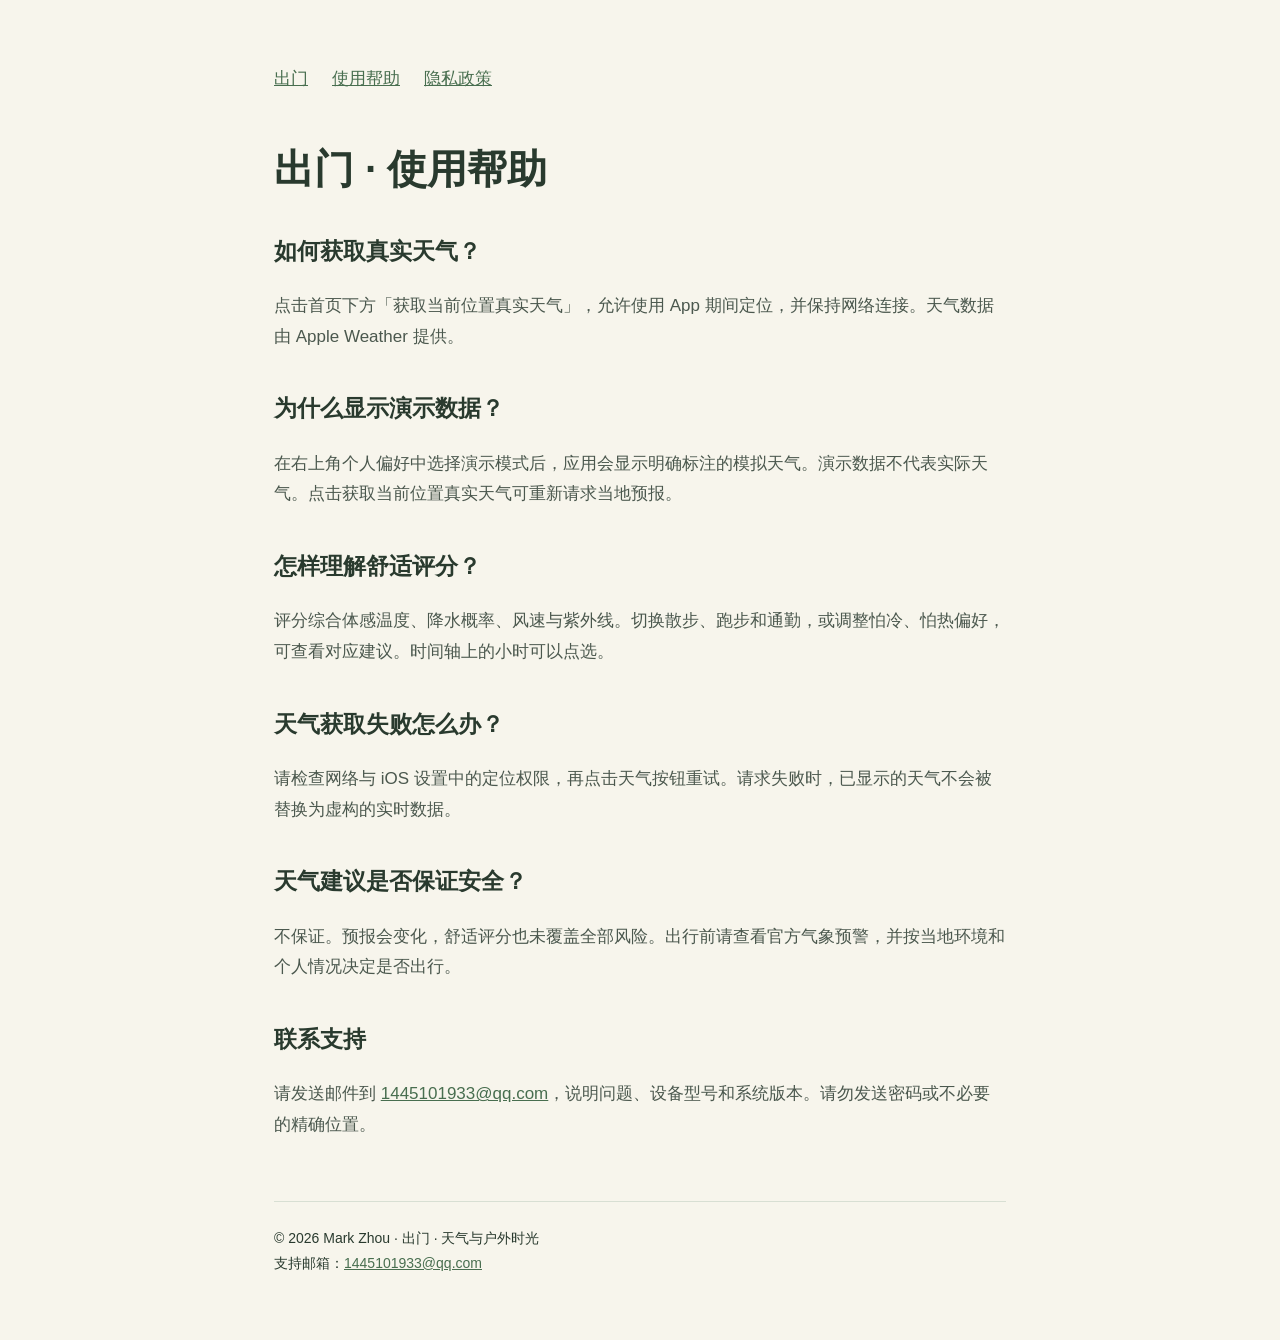
==== support.html @ 4f86455c "Publish Chumen support and privacy pages" ====
<!doctype html><html lang="zh-Hans"><meta charset="utf-8"><meta name="viewport" content="width=device-width,initial-scale=1"><title>使用帮助 · 出门</title><link rel="stylesheet" href="style.css"><main><nav><a href="./">出门</a><a href="support.html">使用帮助</a><a href="privacy.html">隐私政策</a></nav><h1>出门 · 使用帮助</h1><h2>如何获取真实天气？</h2><p>点击首页下方「获取当前位置真实天气」，允许使用 App 期间定位，并保持网络连接。天气数据由 Apple Weather 提供。</p><h2>为什么显示演示数据？</h2><p>在右上角个人偏好中选择演示模式后，应用会显示明确标注的模拟天气。演示数据不代表实际天气。点击获取当前位置真实天气可重新请求当地预报。</p><h2>怎样理解舒适评分？</h2><p>评分综合体感温度、降水概率、风速与紫外线。切换散步、跑步和通勤，或调整怕冷、怕热偏好，可查看对应建议。时间轴上的小时可以点选。</p><h2>天气获取失败怎么办？</h2><p>请检查网络与 iOS 设置中的定位权限，再点击天气按钮重试。请求失败时，已显示的天气不会被替换为虚构的实时数据。</p><h2>天气建议是否保证安全？</h2><p>不保证。预报会变化，舒适评分也未覆盖全部风险。出行前请查看官方气象预警，并按当地环境和个人情况决定是否出行。</p><h2>联系支持</h2><p>请发送邮件到 <a href="mailto:1445101933@qq.com">1445101933@qq.com</a>，说明问题、设备型号和系统版本。请勿发送密码或不必要的精确位置。</p><footer>© 2026 Mark Zhou · 出门 · 天气与户外时光<br>支持邮箱：<a href="mailto:1445101933@qq.com">1445101933@qq.com</a></footer></main></html>
---- style.css ----
:root{color-scheme:light}*{box-sizing:border-box}body{margin:0;background:#f7f5ec;color:#293a2e;font:17px/1.8 -apple-system,BlinkMacSystemFont,"PingFang SC",sans-serif}main{max-width:780px;padding:64px 24px;margin:auto}nav{display:flex;gap:24px;margin-bottom:48px}a{color:#486e4f}h1{font-size:40px;line-height:1.3}h2{margin-top:36px;font-size:23px}p,li{color:#4b584e}.label{letter-spacing:.12em;font-size:14px}footer{margin-top:60px;border-top:1px solid #d8dfd3;padding-top:24px;font-size:14px}
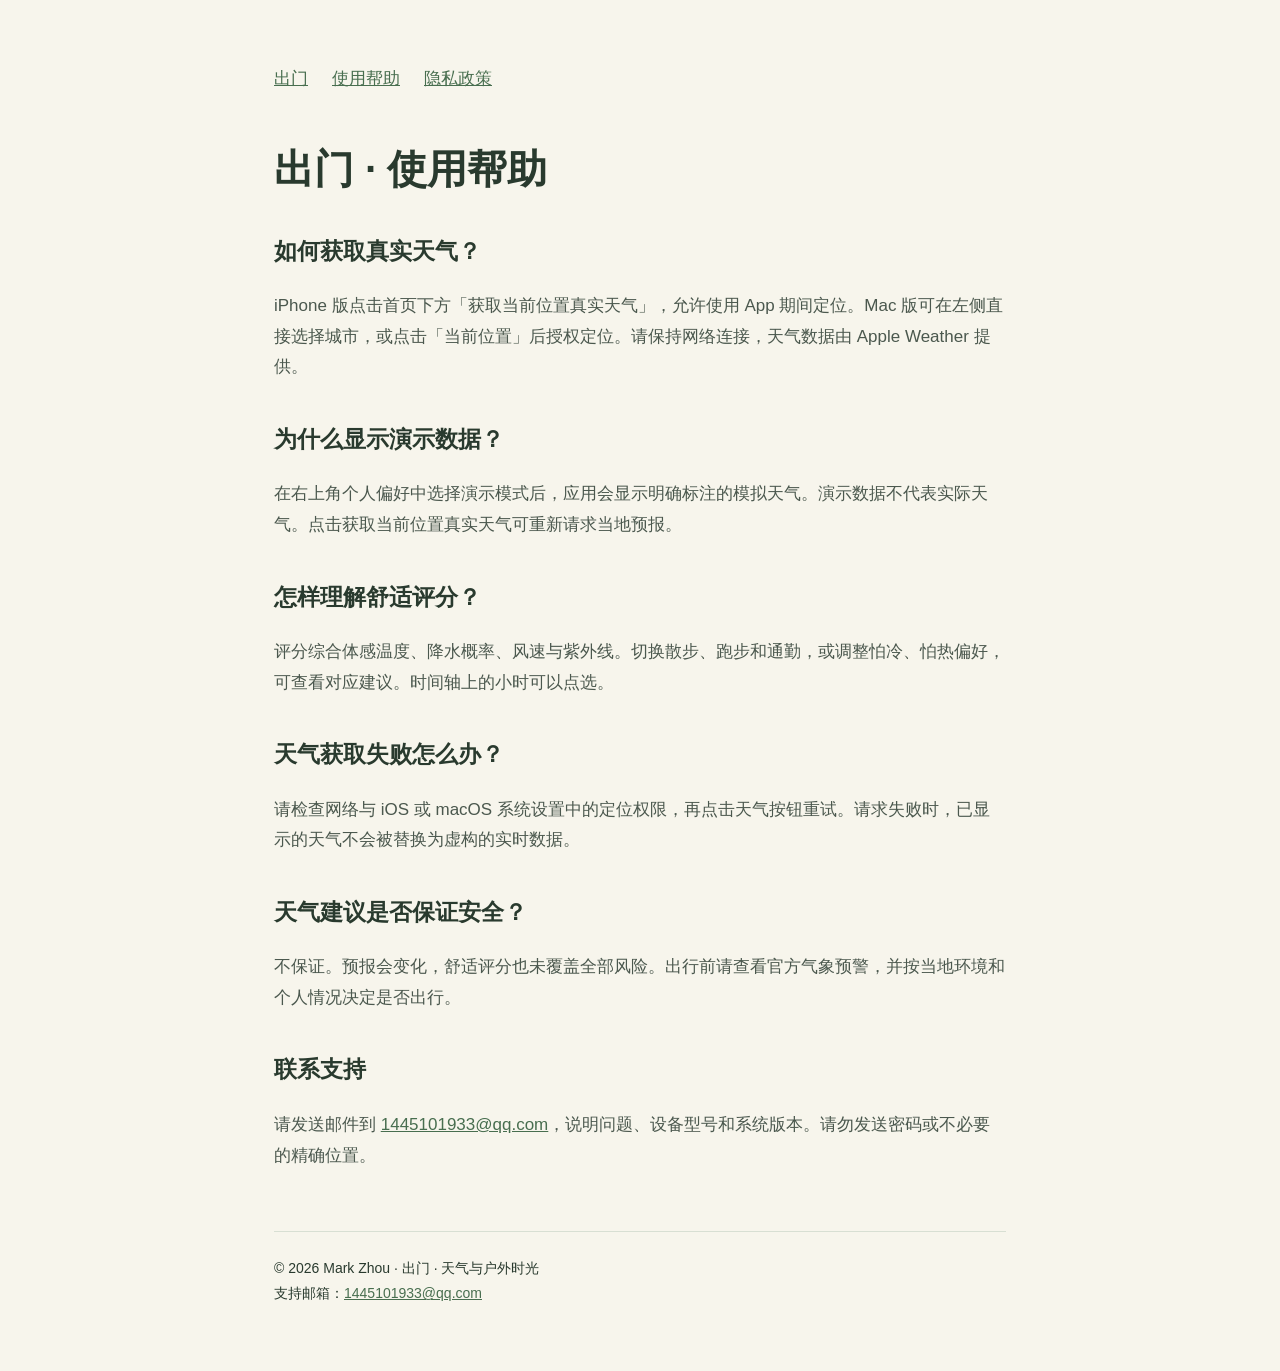
==== commit 6fda23a8: "Extend support and privacy documentation to native macOS app" ====
--- a/support.html
+++ b/support.html
@@ -1 +1 @@
-<!doctype html><html lang="zh-Hans"><meta charset="utf-8"><meta name="viewport" content="width=device-width,initial-scale=1"><title>使用帮助 · 出门</title><link rel="stylesheet" href="style.css"><main><nav><a href="./">出门</a><a href="support.html">使用帮助</a><a href="privacy.html">隐私政策</a></nav><h1>出门 · 使用帮助</h1><h2>如何获取真实天气？</h2><p>点击首页下方「获取当前位置真实天气」，允许使用 App 期间定位，并保持网络连接。天气数据由 Apple Weather 提供。</p><h2>为什么显示演示数据？</h2><p>在右上角个人偏好中选择演示模式后，应用会显示明确标注的模拟天气。演示数据不代表实际天气。点击获取当前位置真实天气可重新请求当地预报。</p><h2>怎样理解舒适评分？</h2><p>评分综合体感温度、降水概率、风速与紫外线。切换散步、跑步和通勤，或调整怕冷、怕热偏好，可查看对应建议。时间轴上的小时可以点选。</p><h2>天气获取失败怎么办？</h2><p>请检查网络与 iOS 设置中的定位权限，再点击天气按钮重试。请求失败时，已显示的天气不会被替换为虚构的实时数据。</p><h2>天气建议是否保证安全？</h2><p>不保证。预报会变化，舒适评分也未覆盖全部风险。出行前请查看官方气象预警，并按当地环境和个人情况决定是否出行。</p><h2>联系支持</h2><p>请发送邮件到 <a href="mailto:1445101933@qq.com">1445101933@qq.com</a>，说明问题、设备型号和系统版本。请勿发送密码或不必要的精确位置。</p><footer>© 2026 Mark Zhou · 出门 · 天气与户外时光<br>支持邮箱：<a href="mailto:1445101933@qq.com">1445101933@qq.com</a></footer></main></html>+<!doctype html><html lang="zh-Hans"><meta charset="utf-8"><meta name="viewport" content="width=device-width,initial-scale=1"><title>使用帮助 · 出门</title><link rel="stylesheet" href="style.css"><main><nav><a href="./">出门</a><a href="support.html">使用帮助</a><a href="privacy.html">隐私政策</a></nav><h1>出门 · 使用帮助</h1><h2>如何获取真实天气？</h2><p>iPhone 版点击首页下方「获取当前位置真实天气」，允许使用 App 期间定位。Mac 版可在左侧直接选择城市，或点击「当前位置」后授权定位。请保持网络连接，天气数据由 Apple Weather 提供。</p><h2>为什么显示演示数据？</h2><p>在右上角个人偏好中选择演示模式后，应用会显示明确标注的模拟天气。演示数据不代表实际天气。点击获取当前位置真实天气可重新请求当地预报。</p><h2>怎样理解舒适评分？</h2><p>评分综合体感温度、降水概率、风速与紫外线。切换散步、跑步和通勤，或调整怕冷、怕热偏好，可查看对应建议。时间轴上的小时可以点选。</p><h2>天气获取失败怎么办？</h2><p>请检查网络与 iOS 或 macOS 系统设置中的定位权限，再点击天气按钮重试。请求失败时，已显示的天气不会被替换为虚构的实时数据。</p><h2>天气建议是否保证安全？</h2><p>不保证。预报会变化，舒适评分也未覆盖全部风险。出行前请查看官方气象预警，并按当地环境和个人情况决定是否出行。</p><h2>联系支持</h2><p>请发送邮件到 <a href="mailto:1445101933@qq.com">1445101933@qq.com</a>，说明问题、设备型号和系统版本。请勿发送密码或不必要的精确位置。</p><footer>© 2026 Mark Zhou · 出门 · 天气与户外时光<br>支持邮箱：<a href="mailto:1445101933@qq.com">1445101933@qq.com</a></footer></main></html>
